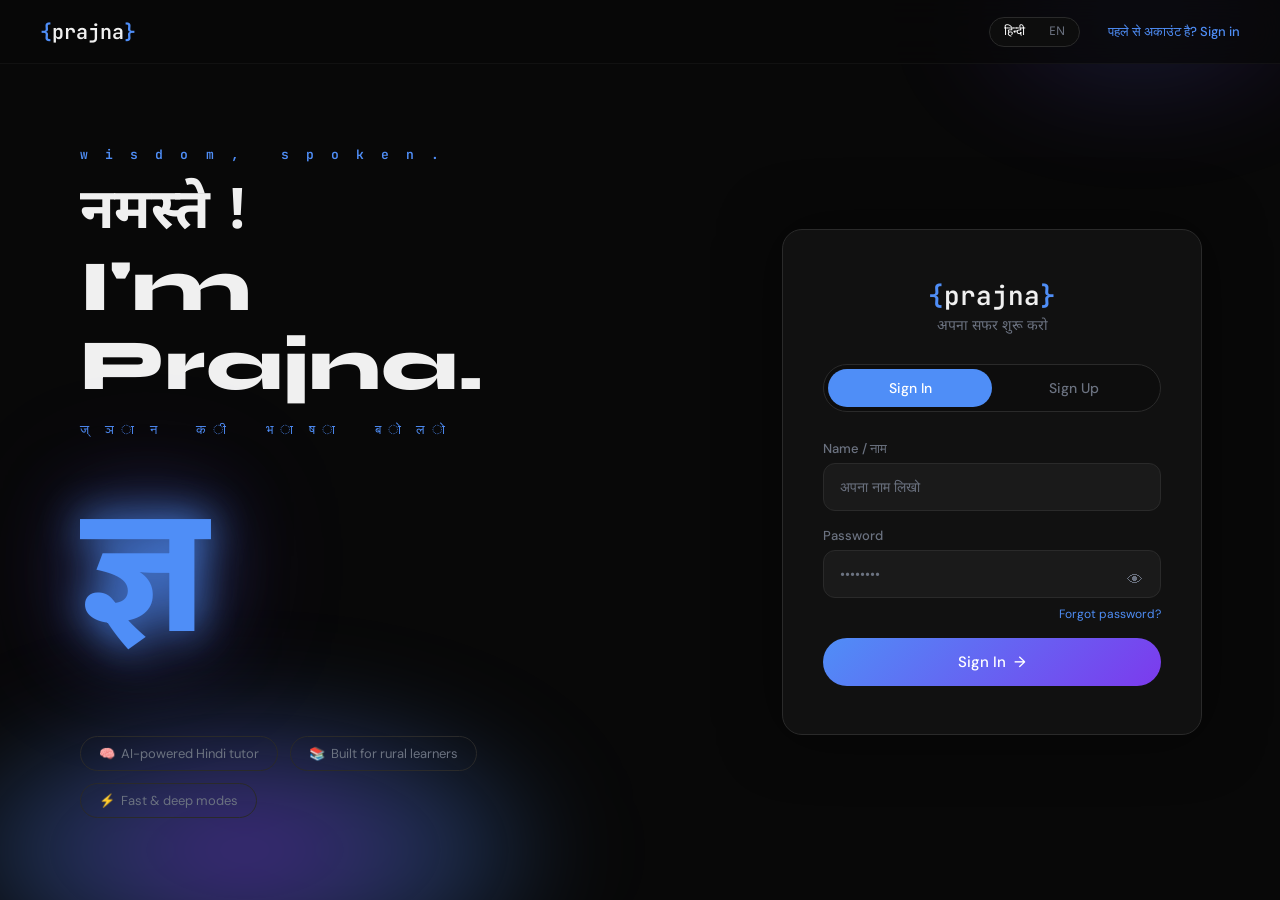
==== frontend/index.html @ 3b426f9f "feat: add chat history management with persistent conversations and UI sidebar integration" ====
<!DOCTYPE html>
<html lang="en">
<head>
  <meta charset="UTF-8">
  <meta name="viewport" content="width=device-width, initial-scale=1.0">
  <meta name="description" content="Prajna — AI-powered Hindi tutor. Chat, learn, and master Hindi with fast and deep learning modes.">
  <title>Prajna — Chat</title>
  <link rel="stylesheet" href="css/style.css">
  <link rel="icon" href="data:image/svg+xml,<svg xmlns='http://www.w3.org/2000/svg' viewBox='0 0 100 100'><text y='.9em' font-size='90'>ज्ञ</text></svg>">
</head>
<body>
  <!-- Glow Blobs -->
  <div class="glow-blob"></div>
  <div class="glow-blob-top"></div>

  <!-- Sidebar -->
  <aside class="sidebar" id="sidebar">
    <div class="sidebar-header">
      <span class="nav-logo">
        <span class="brace">{</span><span class="name">prajna</span><span class="brace">}</span>
      </span>
      <button class="sidebar-close" id="sidebarClose" title="Close">✕</button>
    </div>

    <!-- User Info -->
    <div class="sidebar-section">
      <div class="sidebar-user" id="sidebarUser">
        <div class="nav-avatar" id="sidebarAvatar">U</div>
        <div>
          <div class="sidebar-name" id="sidebarName">User</div>
          <div class="sidebar-streak" id="sidebarStreak">🔥 0 Days</div>
        </div>
      </div>
    </div>

    <!-- Sidebar Tabs -->
    <div class="sidebar-tabs">
      <button class="stab stab--active" id="stabChats" onclick="switchSidebarTab('chats')" data-en="💬 Chats" data-hi="💬 चैट">💬 Chats</button>
      <button class="stab" id="stabStats" onclick="switchSidebarTab('stats')" data-en="📊 Stats" data-hi="📊 आंकड़े">📊 Stats</button>
    </div>

    <!-- ── Chats Tab ── -->
    <div id="tabChats">
      <div class="new-chat-wrap">
        <button class="new-chat-btn" id="newChatBtn" onclick="createNewChat()" data-en="＋ New Chat" data-hi="＋ नई चैट">＋ New Chat</button>
      </div>
      <div id="conversationList" class="convo-list"></div>
    </div>

    <!-- ── Stats Tab ── -->
    <div id="tabStats" style="display:none;">
      <div class="sidebar-label" data-en="🏅 Badges" data-hi="🏅 बैज">🏅 Badges</div>
      <div class="badges-list" id="badgesList"></div>
    </div>

    <!-- Progress -->
    <div class="sidebar-section">
      <div class="sidebar-label" data-en="📊 Progress" data-hi="📊 प्रगति">📊 Progress</div>
      <div class="progress-stats" id="progressStats">
        <div class="stat-item stat-mastered">
          <span class="stat-num" id="statMastered">0</span>
          <span class="stat-label" data-en="Mastered" data-hi="पारंगत">Mastered</span>
        </div>
        <div class="stat-item stat-learning">
          <span class="stat-num" id="statLearning">0</span>
          <span class="stat-label" data-en="Learning" data-hi="सीख रहे">Learning</span>
        </div>
        <div class="stat-item stat-struggling">
          <span class="stat-num" id="statStruggling">0</span>
          <span class="stat-label" data-en="Struggling" data-hi="कठिन">Struggling</span>
        </div>
      </div>
    </div>

    <!-- Calendar -->
    <div class="sidebar-section">
      <div class="sidebar-label" data-en="📅 Learning Calendar" data-hi="📅 कैलेंडर">📅 Learning Calendar</div>
      <div class="mini-calendar" id="miniCalendar"></div>
      <div class="cal-legend">
        <span><span class="cal-dot cal-dot--active"></span> <span data-en="Active" data-hi="सक्रिय">Active</span></span>
        <span><span class="cal-dot cal-dot--today"></span> <span data-en="Today" data-hi="आज">Today</span></span>
        <span><span class="cal-dot cal-dot--none"></span> <span data-en="None" data-hi="कोई नहीं">None</span></span>
      </div>
    </div>
    </div><!-- /tabStats -->

    <!-- Language Toggle -->
    <div class="sidebar-section">
      <div class="sidebar-label" data-en="🌐 Language" data-hi="🌐 भाषा">🌐 Language / भाषा</div>
      <div class="lang-toggle" id="langToggle">
        <button class="lang-btn active" data-lang="Hindi" onclick="setLanguage('Hindi')">हिन्दी</button>
        <button class="lang-btn" data-lang="English" onclick="setLanguage('English')">English</button>
        <div class="lang-slider" id="langSlider"></div>
      </div>
    </div>

    <!-- Logout -->
    <div class="sidebar-bottom">
      <button class="logout-btn" onclick="logout()">
        <span data-en="🚪 Logout" data-hi="🚪 लॉगआउट">🚪 Logout</span>
      </button>
    </div>
  </aside>

  <!-- Sidebar Overlay -->
  <div class="sidebar-overlay" id="sidebarOverlay"></div>

  <!-- Navbar -->
  <nav class="navbar" id="navbar">
    <div class="nav-left">
      <button class="hamburger" id="hamburgerBtn" title="Menu">
        <span></span><span></span><span></span>
      </button>
      <a href="index.html" class="nav-logo">
        <span class="brace">{</span><span class="name">prajna</span><span class="brace">}</span>
      </a>
    </div>
    <div class="nav-right">
      <a href="#chat-zone" class="nav-link" data-en="Chat" data-hi="चैट">Chat</a>
      <a href="#" class="nav-link" data-en="About" data-hi="जानकारी">About</a>
      <div class="nav-lang" id="navLangToggle">
        <button class="lang-btn active" data-lang="Hindi" onclick="setLanguage('Hindi')">हिन्दी</button>
        <button class="lang-btn" data-lang="English" onclick="setLanguage('English')">EN</button>
        <div class="lang-slider" id="navLangSlider"></div>
      </div>
      <div class="nav-avatar" id="navAvatar" onclick="toggleSidebar()">KJ</div>
    </div>
  </nav>

  <!-- Main -->
  <main class="chat-page" id="chatPage">

    <!-- ZONE 1 — HERO -->
    <section class="hero-zone" id="heroZone">
      <div class="hero-zone-left">
        <p class="hero-label fade-up" data-en="w i s d o m ,&nbsp;&nbsp; s p o k e n ." data-hi="ज् ञ ा न ,&nbsp;&nbsp; ब ो ल ो .">w i s d o m ,&nbsp;&nbsp; s p o k e n .</p>

        <div class="hero-heading fade-up">
          <div class="line-hindi">नमस्ते !</div>
          <div class="line-eng">I'm Prajna.</div>
        </div>

        <p class="hero-tagline fade-up" data-en="s p e a k &nbsp;&nbsp; t h e &nbsp;&nbsp; l a n g u a g e &nbsp;&nbsp; o f &nbsp;&nbsp; k n o w l e d g e" data-hi="ज् ञ ा न&nbsp;&nbsp; क ी&nbsp;&nbsp; भ ा ष ा&nbsp;&nbsp; ब ो ल ो">ज् ञ ा न&nbsp;&nbsp; क ी&nbsp;&nbsp; भ ा ष ा&nbsp;&nbsp; ब ो ल ो</p>

        <div class="cta-row fade-up">
          <a href="#chat-zone" class="cta-primary" data-en="Start Learning" data-hi="सीखना शुरू करो">Start Learning</a>
          <button class="cta-icon" title="Prajna">प्र</button>
          <a href="https://github.com" target="_blank" class="cta-icon" title="GitHub">
            <svg viewBox="0 0 24 24"><path d="M12 .3a12 12 0 0 0-3.8 23.38c.6.11.82-.26.82-.58v-2.16c-3.34.73-4.04-1.61-4.04-1.61a3.18 3.18 0 0 0-1.33-1.76c-1.09-.74.08-.73.08-.73a2.52 2.52 0 0 1 1.84 1.24 2.56 2.56 0 0 0 3.5 1 2.56 2.56 0 0 1 .76-1.6c-2.67-.3-5.47-1.33-5.47-5.93a4.64 4.64 0 0 1 1.24-3.22 4.3 4.3 0 0 1 .12-3.18s1-.32 3.3 1.23a11.4 11.4 0 0 1 6.01 0c2.3-1.55 3.3-1.23 3.3-1.23a4.3 4.3 0 0 1 .11 3.18 4.64 4.64 0 0 1 1.24 3.22c0 4.61-2.8 5.63-5.48 5.92a2.87 2.87 0 0 1 .82 2.23v3.29c0 .32.21.7.82.58A12 12 0 0 0 12 .3z"/></svg>
          </a>
        </div>
      </div>

      <div class="hero-zone-right">
        <div class="hero-glyph hero-glyph--chat fade-up" aria-hidden="true">ज्ञ</div>
      </div>
    </section>

    <!-- ZONE 2 — CHAT MESSAGES -->
    <section class="chat-zone" id="chat-zone">
      <div class="chat-messages" id="chatMessages">
        <!-- Welcome message from Prajna -->
        <div class="msg msg--bot">
          <div class="msg-avatar">प्र</div>
          <div>
            <div class="msg-bubble"
              data-en="Namaste! 🙏 I'm Prajna, your AI tutor. Ask me anything about Hindi — grammar, vocabulary, pronunciation, or just practise a conversation!"
              data-hi="नमस्ते! 🙏 मैं प्रज्ञा हूँ, आपका AI हिन्दी शिक्षक। हिन्दी के बारे में कुछ भी पूछो — व्याकरण, शब्दावली, उच्चारण, या बस बातचीत का अभ्यास करो!"
            >नमस्ते! 🙏 मैं प्रज्ञा हूँ, आपका AI हिन्दी शिक्षक। हिन्दी के बारे में कुछ भी पूछो — व्याकरण, शब्दावली, उच्चारण, या बस बातचीत का अभ्यास करो!</div>
            <button class="tts-btn" onclick="speak(this.closest('.msg').querySelector('.msg-bubble').textContent)" data-en="🔊 Listen" data-hi="🔊 सुनो">🔊 सुनो</button>
            <div class="msg-time" data-en="Just now" data-hi="अभी">Just now</div>
          </div>
        </div>
      </div>
    </section>

    <!-- ZONE 3 — INPUT BOX -->
    <div class="input-zone" id="inputZone">
      <div class="input-container" id="inputContainer">
        <!-- Image Previews -->
        <div class="img-previews" id="imgPreviews"></div>

        <!-- Textarea -->
        <textarea
          class="chat-textarea"
          id="chatTextarea"
          placeholder="प्रज्ञा से पूछो..."
          data-placeholder-en="Ask Prajna..."
          data-placeholder-hi="प्रज्ञा से पूछो..."
          rows="1"
        ></textarea>

        <!-- Toolbar -->
        <div class="input-toolbar">
          <div class="toolbar-left">
            <!-- Attach Button -->
            <button class="attach-btn" id="attachBtn" title="Attach image">
              <svg viewBox="0 0 24 24" fill="none" stroke="currentColor" stroke-width="2" stroke-linecap="round" stroke-linejoin="round">
                <path d="M21.44 11.05l-9.19 9.19a6 6 0 0 1-8.49-8.49l9.19-9.19a4 4 0 0 1 5.66 5.66l-9.2 9.19a2 2 0 0 1-2.83-2.83l8.49-8.48"/>
              </svg>
            </button>
            <input type="file" id="fileInput" accept="image/jpeg,image/png,image/webp,image/gif" multiple hidden>

            <!-- Mode Toggle -->
            <div class="mode-toggle" id="modeToggle">
              <button class="mode-btn active" data-mode="fast" id="modeFast" onclick="setMode('fast')" data-en="⚡ Fast" data-hi="⚡ त्वरित">⚡ त्वरित</button>
              <button class="mode-btn" data-mode="deep" id="modeDeep" onclick="setMode('deep')" data-en="🧠 Deep" data-hi="🧠 विस्तृत">🧠 विस्तृत</button>
              <div class="mode-slider" id="modeSlider"></div>
            </div>


          </div>

          <!-- Send Button -->
          <button class="send-btn disabled" id="sendBtn" onclick="sendMessage()" disabled>
            <svg viewBox="0 0 24 24"><path d="M2.01 21L23 12 2.01 3 2 10l15 2-15 2z"/></svg>
          </button>
        </div>
      </div>
    </div>

  </main>

  <script src="js/app.js"></script>
</body>
</html>
---- frontend/css/style.css ----
/* ━━━ Google Fonts ━━━ */
@import url('https://fonts.googleapis.com/css2?family=Syne:wght@700;800&family=DM+Sans:wght@400;500&family=JetBrains+Mono:wght@400;600&family=Noto+Sans+Devanagari:wght@400;600;700&display=swap');

/* ━━━ Design Tokens ━━━ */
:root {
  --bg:          #080808;
  --surface:     #111111;
  --surface-2:   #1a1a1a;
  --border:      #2a2a2a;
  --border-glow: rgba(79,142,247,0.3);
  --blue:        #4f8ef7;
  --violet:      #7c3aed;
  --text-head:   #f0f0f0;
  --text-body:   #d1d5db;
  --text-muted:  #6b7280;
  --font-mono:   'JetBrains Mono', monospace;
  --font-head:   'Syne', sans-serif;
  --font-body:   'DM Sans', sans-serif;
  --font-hindi:  'Noto Sans Devanagari', sans-serif;
  --radius-pill: 999px;
  --radius-card: 20px;
  --glow-blue:   0 0 40px rgba(79,142,247,0.5);
  --glow-violet: 0 0 60px rgba(124,58,237,0.4);
}

/* ━━━ Reset ━━━ */
*, *::before, *::after { margin:0; padding:0; box-sizing:border-box; }
html { scroll-behavior: smooth; }
body {
  background: var(--bg);
  color: var(--text-body);
  font-family: var(--font-body);
  min-height: 100vh;
  overflow-x: hidden;
  -webkit-font-smoothing: antialiased;
}
a { text-decoration: none; color: inherit; }
button { cursor: pointer; border: none; background: none; font-family: inherit; }
input, textarea { font-family: inherit; }

/* ━━━ Glow Blobs ━━━ */
.glow-blob {
  position: fixed;
  bottom: -100px; left: -80px;
  width: 650px; height: 300px;
  background: radial-gradient(ellipse at center,
    rgba(124,58,237,0.55) 0%,
    rgba(79,142,247,0.3)  45%,
    transparent           72%);
  border-radius: 50%;
  filter: blur(50px);
  pointer-events: none;
  z-index: 0;
}
.glow-blob-top {
  position: fixed;
  top: -80px; right: -60px;
  width: 400px; height: 200px;
  background: radial-gradient(ellipse at center,
    rgba(79,142,247,0.55) 0%,
    rgba(124,58,237,0.3)  45%,
    transparent           72%);
  border-radius: 50%;
  filter: blur(50px);
  pointer-events: none;
  z-index: 0;
  opacity: 0.35;
}

/* ━━━ Navbar ━━━ */
.navbar {
  position: fixed; top: 0; left: 0; right: 0;
  z-index: 100;
  display: flex; align-items: center; justify-content: space-between;
  padding: 0 40px; height: 64px;
  background: rgba(8,8,8,0.7);
  backdrop-filter: blur(16px);
  -webkit-backdrop-filter: blur(16px);
  border-bottom: 1px solid rgba(255,255,255,0.04);
}
.nav-logo { font-family: var(--font-mono); font-size: 20px; font-weight: 600; }
.nav-logo .brace { color: var(--blue); }
.nav-logo .name  { color: var(--text-head); }
.nav-right { display: flex; align-items: center; gap: 28px; }
.nav-link {
  font-family: var(--font-body); font-size: 14px; font-weight: 500;
  color: var(--text-muted); position: relative; transition: color 0.2s;
}
.nav-link::after {
  content: ''; position: absolute; bottom: -4px; left: 0;
  width: 0; height: 1px; background: var(--blue);
  transition: width 0.3s ease;
}
.nav-link:hover { color: var(--text-head); }
.nav-link:hover::after { width: 100%; }
.nav-link--ghost { color: var(--text-muted); font-size: 13px; }
.nav-link--ghost span { color: var(--blue); font-weight: 500; }
.nav-avatar {
  width: 36px; height: 36px; border-radius: 50%;
  background: var(--surface-2); border: 1px solid var(--border);
  display: flex; align-items: center; justify-content: center;
  font-family: var(--font-mono); font-size: 13px; font-weight: 600;
  color: var(--blue);
}

/* ━━━ Hero / Left Column ━━━ */
.hero-label {
  font-family: var(--font-mono); font-size: 13px; font-weight: 600;
  color: var(--blue); letter-spacing: 0.35em; text-transform: lowercase;
  margin-bottom: 20px;
}
.hero-heading { margin-bottom: 16px; }
.hero-heading .line-hindi {
  font-family: var(--font-hindi); font-size: 56px; font-weight: 700;
  color: var(--text-head); line-height: 1.15;
}
.hero-heading .line-eng {
  font-family: var(--font-head); font-size: 72px; font-weight: 800;
  color: var(--text-head); line-height: 1.1;
}
.hero-tagline {
  font-family: var(--font-mono); font-size: 13px; font-weight: 400;
  color: var(--blue); letter-spacing: 0.3em; margin-bottom: 32px;
}
.hero-glyph {
  font-family: var(--font-hindi); font-weight: 700;
  color: var(--blue);
  text-shadow:
    0 0 40px rgba(79,142,247,0.9),
    0 0 80px rgba(79,142,247,0.5),
    0 0 140px rgba(124,58,237,0.45);
  animation: prajna-pulse 4s ease-in-out infinite;
  user-select: none;
}
.hero-glyph--login { font-size: 180px; }
.hero-glyph--chat  { font-size: 220px; }

@keyframes prajna-pulse {
  0%,100% { transform: scale(1);   opacity: 0.9; }
  50%     { transform: scale(1.06); opacity: 1;   }
}

.feature-pills { display: flex; gap: 12px; flex-wrap: wrap; }
.feature-pill {
  display: flex; align-items: center; gap: 8px;
  padding: 8px 18px; border-radius: var(--radius-pill);
  border: 1px solid var(--border); background: transparent;
  font-size: 13px; color: var(--text-muted);
  transition: border-color 0.2s, color 0.2s;
}
.feature-pill:hover { border-color: var(--blue); color: var(--text-body); }

/* ━━━ CTA Row (chat hero) ━━━ */
.cta-row { display: flex; align-items: center; gap: 14px; margin-bottom: 24px; }
.cta-primary {
  padding: 12px 32px; border-radius: var(--radius-pill);
  border: 1px solid var(--blue); background: transparent;
  color: var(--text-head); font-family: var(--font-body);
  font-size: 15px; font-weight: 500; transition: all 0.25s;
}
.cta-primary:hover {
  background: rgba(79,142,247,0.1);
  box-shadow: var(--glow-blue); transform: translateY(-1px);
}
.cta-icon {
  width: 44px; height: 44px; border-radius: 50%;
  background: var(--surface); border: 1px solid var(--border);
  display: flex; align-items: center; justify-content: center;
  font-family: var(--font-hindi); font-size: 18px; font-weight: 700;
  color: var(--blue); transition: all 0.2s;
}
.cta-icon:hover { border-color: var(--blue); transform: translateY(-1px); }
.cta-icon svg { width: 18px; height: 18px; fill: var(--text-muted); }
.cta-icon:hover svg { fill: var(--text-head); }

/* ━━━ Staggered Fade-Up ━━━ */
.fade-up {
  opacity: 0; transform: translateY(24px);
  animation: fadeUp 0.7s ease forwards;
}
@keyframes fadeUp {
  to { opacity: 1; transform: translateY(0); }
}
.fade-up:nth-child(1) { animation-delay: 0s; }
.fade-up:nth-child(2) { animation-delay: 0.15s; }
.fade-up:nth-child(3) { animation-delay: 0.3s; }
.fade-up:nth-child(4) { animation-delay: 0.5s; }
.fade-up:nth-child(5) { animation-delay: 0.65s; }

/* ━━━ Auth Card ━━━ */
.auth-card {
  background: var(--surface);
  border: 1px solid var(--border);
  border-radius: var(--radius-card);
  padding: 48px 40px;
  box-shadow: 0 0 60px rgba(0,0,0,0.5);
  max-width: 420px; width: 100%;
  position: relative; z-index: 1;
}
.auth-logo { text-align: center; margin-bottom: 4px; }
.auth-logo .nav-logo { font-size: 26px; display: inline-block; }
.auth-subtitle {
  text-align: center; font-family: var(--font-hindi);
  font-size: 14px; color: var(--text-muted); margin-bottom: 28px;
}

/* Tab Switcher */
.tab-switcher {
  display: flex; position: relative;
  background: #0d0d0d; border: 1px solid var(--border);
  border-radius: var(--radius-pill); padding: 4px; margin-bottom: 28px;
}
.tab-btn {
  flex: 1; padding: 10px 0; text-align: center;
  font-family: var(--font-body); font-size: 14px; font-weight: 500;
  color: var(--text-muted); border-radius: var(--radius-pill);
  transition: color 0.25s; position: relative; z-index: 2;
}
.tab-btn.active { color: #fff; }
.tab-slider {
  position: absolute; top: 4px; left: 4px;
  width: calc(50% - 4px); height: calc(100% - 8px);
  background: var(--blue); border-radius: var(--radius-pill);
  transition: transform 0.25s cubic-bezier(0.4,0,0.2,1);
  z-index: 1;
}
.tab-slider.right { transform: translateX(100%); }

/* Form Fields */
.form-group { margin-bottom: 16px; position: relative; }
.form-group label {
  display: block; font-size: 13px; font-weight: 500;
  color: var(--text-muted); margin-bottom: 6px;
}
.form-input {
  width: 100%; padding: 14px 16px;
  background: var(--surface-2); border: 1px solid var(--border);
  border-radius: 12px; color: var(--text-head);
  font-family: var(--font-body); font-size: 14px;
  outline: none; transition: all 0.2s ease;
}
.form-input::placeholder { color: var(--text-muted); }
.form-input:focus {
  border-color: var(--blue);
  box-shadow: 0 0 0 3px rgba(79,142,247,0.15);
}
.form-input.error { border-color: #ef4444; }
.form-input.success { border-color: #22c55e; }
.field-error {
  font-size: 12px; color: #ef4444; margin-top: 4px; display: none;
}
.field-error.visible { display: block; }
.toggle-pw {
  position: absolute; right: 14px; top: 38px;
  color: var(--text-muted); font-size: 16px; cursor: pointer;
  background: none; border: none; padding: 4px;
}
.toggle-pw:hover { color: var(--text-body); }
.forgot-link {
  display: block; text-align: right; font-size: 12px;
  color: var(--blue); margin-top: -8px; margin-bottom: 16px;
}
.forgot-link:hover { text-decoration: underline; }

/* Primary Button */
.btn-primary {
  width: 100%; padding: 14px; border-radius: var(--radius-pill);
  background: linear-gradient(135deg, var(--blue), var(--violet));
  color: #fff; font-family: var(--font-body); font-size: 15px;
  font-weight: 500; border: none; transition: all 0.25s;
}
.btn-primary:hover {
  filter: brightness(1.1);
  box-shadow: var(--glow-blue); transform: translateY(-1px);
}

/* Divider */
.divider {
  display: flex; align-items: center; gap: 16px;
  margin: 24px 0; color: var(--text-muted); font-size: 13px;
}
.divider::before, .divider::after {
  content: ''; flex: 1; height: 1px; background: var(--border);
}

/* Quiz Cards */
.quiz-card { background: var(--surface); border: 1px solid var(--border); border-radius: 16px; padding: 20px; }
.quiz-type {
  font-family: var(--font-mono); font-size: 11px; font-weight: 600;
  color: var(--blue); text-transform: uppercase; letter-spacing: 0.1em;
  margin-bottom: 8px;
}
.quiz-question {
  font-family: var(--font-hindi); font-size: 15px;
  color: var(--text-head); margin-bottom: 14px; line-height: 1.5;
}
.quiz-options { display: flex; flex-direction: column; gap: 8px; }
.quiz-option {
  display: flex; align-items: center; gap: 10px;
  padding: 10px 14px; border-radius: 10px;
  background: var(--surface-2); border: 1px solid var(--border);
  color: var(--text-body); font-size: 14px; text-align: left;
  transition: all 0.2s; cursor: pointer;
}
.quiz-option:hover:not(:disabled) { border-color: var(--blue); color: var(--text-head); }
.quiz-option:disabled { cursor: default; opacity: 0.7; }
.quiz-option.correct { border-color: #22c55e; background: rgba(34,197,94,0.1); color: #22c55e; }
.quiz-option.wrong { border-color: #ef4444; background: rgba(239,68,68,0.1); color: #ef4444; }
.quiz-letter {
  font-family: var(--font-mono); font-size: 12px; font-weight: 600;
  color: var(--blue); min-width: 16px;
}
.quiz-feedback {
  margin-top: 12px; font-size: 13px; line-height: 1.5;
  font-family: var(--font-hindi); padding: 8px 0;
}

/* ━━━ Login Page Layout ━━━ */
.login-page {
  display: flex; min-height: 100vh; padding-top: 64px;
}
.login-left {
  flex: 0 0 55%; display: flex; flex-direction: column;
  justify-content: center; padding: 60px 80px;
  position: relative; z-index: 1;
}
.login-right {
  flex: 0 0 45%; display: flex; align-items: center;
  justify-content: center; padding: 40px;
  position: relative; z-index: 1;
}

/* ━━━ Chat Page Layout ━━━ */
.chat-page {
  display: flex; flex-direction: column; min-height: 100vh;
  padding-top: 64px;
}

/* Hero Zone */
.hero-zone {
  min-height: 60vh; display: flex; align-items: center;
  padding: 60px 80px; position: relative; z-index: 1;
}
.hero-zone-left {
  flex: 1; display: flex; flex-direction: column; justify-content: center;
}
.hero-zone-right {
  flex: 0 0 auto; display: flex; align-items: center;
  justify-content: center; padding-left: 40px;
}

/* Chat Zone */
.chat-zone {
  flex: 1; overflow-y: auto; padding: 24px 0;
  position: relative; z-index: 1;
}
.chat-messages {
  max-width: 760px; margin: 0 auto; padding: 0 20px;
  display: flex; flex-direction: column; gap: 20px;
}

/* Message Bubbles */
.msg { display: flex; gap: 12px; animation: msgIn 0.25s ease; }
@keyframes msgIn {
  from { opacity: 0; transform: translateY(12px); }
  to   { opacity: 1; transform: translateY(0); }
}
.msg--user { justify-content: flex-end; }
.msg-avatar {
  width: 36px; height: 36px; border-radius: 50%; flex-shrink: 0;
  background: var(--surface); border: 1px solid var(--blue);
  display: flex; align-items: center; justify-content: center;
  font-family: var(--font-mono); font-size: 10px; font-weight: 600;
  color: var(--blue);
}
.msg-bubble {
  max-width: 70%; padding: 12px 18px;
  font-size: 15px; line-height: 1.55; position: relative;
}
.msg-bubble .hindi { font-family: var(--font-hindi); }
.msg--user .msg-bubble {
  background: var(--surface-2); border: 1px solid var(--border-glow);
  border-radius: 18px 18px 4px 18px; color: var(--text-head);
}
.msg--bot .msg-bubble {
  background: transparent; color: var(--text-body);
  border-radius: 18px 18px 18px 4px;
}
.msg-img {
  max-width: 200px; border-radius: 12px; margin-bottom: 8px;
  display: block;
}
.msg-time {
  font-size: 11px; color: var(--text-muted); margin-top: 4px;
  opacity: 0; transition: opacity 0.2s;
}
.msg:hover .msg-time { opacity: 1; }

/* Typing Indicator */
.typing-dots { display: flex; gap: 5px; padding: 8px 0; }
.typing-dots span {
  width: 7px; height: 7px; border-radius: 50%;
  background: var(--blue); animation: bounce 1.4s ease-in-out infinite;
}
.typing-dots span:nth-child(2) { animation-delay: 0.2s; }
.typing-dots span:nth-child(3) { animation-delay: 0.4s; }
@keyframes bounce {
  0%,60%,100% { transform: translateY(0); }
  30%         { transform: translateY(-8px); }
}

/* ━━━ Input Box (fixed bottom) ━━━ */
.input-zone {
  position: sticky; bottom: 0; z-index: 10;
  padding: 16px; background: linear-gradient(transparent, var(--bg) 30%);
}
.input-container {
  max-width: 860px; margin: 0 auto;
  background: var(--surface); border: 1px solid var(--border);
  border-radius: 18px; padding: 14px 16px;
  box-shadow: 0 0 50px rgba(0,0,0,0.7), 0 0 0 1px rgba(79,142,247,0.05);
  transition: border-color 0.2s;
}
.input-container:focus-within { border-color: rgba(79,142,247,0.4); }

/* Image Preview Chips */
.img-previews {
  display: flex; gap: 8px; flex-wrap: wrap;
  margin-bottom: 10px;
}
.img-previews:empty { display: none; margin: 0; }
.img-chip {
  display: flex; align-items: center; gap: 6px;
  background: var(--surface-2); border: 1px solid var(--border);
  border-radius: 10px; padding: 4px 10px 4px 4px;
}
.img-chip img {
  width: 40px; height: 40px; border-radius: 8px; object-fit: cover;
}
.img-chip-name {
  font-size: 12px; color: var(--text-muted);
  max-width: 80px; overflow: hidden; text-overflow: ellipsis; white-space: nowrap;
}
.img-chip-remove {
  font-size: 14px; color: var(--text-muted); cursor: pointer;
  background: none; border: none; padding: 2px;
}
.img-chip-remove:hover { color: #ef4444; }

/* Textarea */
.chat-textarea {
  width: 100%; background: transparent; border: none; outline: none;
  font-family: var(--font-body); font-size: 15px; color: var(--text-head);
  resize: none; min-height: 24px; max-height: 160px; line-height: 1.5;
}
.chat-textarea::placeholder {
  font-family: var(--font-hindi); color: var(--text-muted);
}

/* Bottom Toolbar */
.input-toolbar {
  display: flex; justify-content: space-between; align-items: center;
  margin-top: 10px;
}
.toolbar-left { display: flex; align-items: center; gap: 12px; }

.attach-btn {
  width: 32px; height: 32px; border-radius: 8px;
  display: flex; align-items: center; justify-content: center;
  color: var(--text-muted); transition: color 0.2s;
}
.attach-btn:hover { color: var(--blue); }
.attach-btn svg { width: 18px; height: 18px; }

/* Mode Toggle */
.mode-toggle {
  display: flex; position: relative;
  background: #0d0d0d; border: 1px solid var(--border);
  border-radius: var(--radius-pill); padding: 3px;
}
.mode-btn {
  padding: 5px 14px; font-family: var(--font-hindi);
  font-size: 13px; color: var(--text-muted);
  border-radius: var(--radius-pill); transition: color 0.25s;
  position: relative; z-index: 2; white-space: nowrap;
}
.mode-btn.active { color: #fff; }
.mode-slider {
  position: absolute; top: 3px; left: 3px;
  height: calc(100% - 6px); border-radius: var(--radius-pill);
  background: var(--blue);
  transition: transform 0.25s cubic-bezier(0.4,0,0.2,1),
              width 0.25s cubic-bezier(0.4,0,0.2,1);
  z-index: 1;
}

/* Send Button */
.send-btn {
  width: 36px; height: 36px; border-radius: 50%;
  display: flex; align-items: center; justify-content: center;
  transition: all 0.2s;
}
.send-btn.enabled {
  background: var(--blue); cursor: pointer;
}
.send-btn.enabled:hover {
  box-shadow: var(--glow-blue); transform: translateY(-1px);
}
.send-btn.disabled {
  background: var(--border); cursor: not-allowed;
}
.send-btn svg { width: 16px; height: 16px; }
.send-btn.enabled svg { fill: #fff; }
.send-btn.disabled svg { fill: var(--text-muted); }

/* ━━━ Hamburger ━━━ */
.nav-left { display: flex; align-items: center; gap: 14px; }
.hamburger {
  width: 32px; height: 32px; display: flex; flex-direction: column;
  justify-content: center; gap: 5px; padding: 4px; cursor: pointer;
}
.hamburger span {
  width: 100%; height: 2px; background: var(--text-muted);
  border-radius: 2px; transition: background 0.2s;
}
.hamburger:hover span { background: var(--text-head); }

/* ━━━ Sidebar ━━━ */
.sidebar {
  position: fixed; top: 0; left: -320px; bottom: 0;
  width: 300px; background: var(--surface);
  border-right: 1px solid var(--border);
  z-index: 200; padding: 24px 20px;
  display: flex; flex-direction: column; gap: 0;
  transition: left 0.3s cubic-bezier(0.4,0,0.2,1);
  overflow-y: auto;
}
.sidebar.open { left: 0; }
.sidebar-overlay {
  position: fixed; inset: 0; background: rgba(0,0,0,0.5);
  z-index: 199; opacity: 0; pointer-events: none;
  transition: opacity 0.3s;
}
.sidebar-overlay.open { opacity: 1; pointer-events: auto; }
.sidebar-header {
  display: flex; justify-content: space-between; align-items: center;
  margin-bottom: 24px; padding-bottom: 16px;
  border-bottom: 1px solid var(--border);
}
.sidebar-close {
  color: var(--text-muted); font-size: 18px; padding: 4px;
  transition: color 0.2s;
}
.sidebar-close:hover { color: var(--text-head); }

.sidebar-section {
  padding: 16px 0; border-bottom: 1px solid rgba(255,255,255,0.04);
}
.sidebar-label {
  font-family: var(--font-body); font-size: 12px; font-weight: 500;
  color: var(--text-muted); text-transform: uppercase;
  letter-spacing: 0.08em; margin-bottom: 12px;
}
.sidebar-user {
  display: flex; align-items: center; gap: 12px;
}
.sidebar-name {
  font-family: var(--font-body); font-size: 15px; font-weight: 500;
  color: var(--text-head);
}
.sidebar-streak {
  font-size: 13px; color: var(--blue);
}

/* Badges */
.badges-list { display: flex; flex-direction: column; gap: 6px; }
.badges-list span {
  font-size: 13px; color: var(--text-body);
}

/* Progress Stats */
.progress-stats {
  display: flex; gap: 12px;
}
.stat-item {
  flex: 1; text-align: center; padding: 10px 8px;
  border-radius: 12px; background: var(--surface-2);
  border: 1px solid var(--border);
}
.stat-num {
  font-family: var(--font-mono); font-size: 22px; font-weight: 600;
  display: block; margin-bottom: 2px;
}
.stat-mastered .stat-num { color: #22c55e; }
.stat-learning .stat-num { color: var(--blue); }
.stat-struggling .stat-num { color: #ef4444; }
.stat-label {
  font-size: 11px; color: var(--text-muted);
}

/* ━━━ Mini Calendar ━━━ */
.mini-calendar { margin-bottom: 8px; }
.mini-calendar table {
  border-collapse: collapse; width: 100%; table-layout: fixed;
}
.mini-calendar th {
  text-align: center; padding: 2px; font-size: 11px;
  color: var(--text-muted); font-weight: 500;
}
.mini-calendar td { text-align: center; padding: 2px; }
.cal-day {
  width: 28px; height: 28px; border-radius: 50%;
  display: inline-flex; align-items: center; justify-content: center;
  font-size: 11px; transition: transform 0.15s;
}
.cal-day:hover { transform: scale(1.15); }
.cal-day--active { background: #2ea043; color: #fff; }
.cal-day--today  { background: #58a6ff; color: #fff; border: 2px solid #58a6ff; }
.cal-day--none   { background: #3a3a3a; color: #aaa; }
.cal-day--empty  { background: transparent; }

.cal-legend {
  display: flex; gap: 12px; justify-content: center;
  font-size: 11px; color: var(--text-muted);
}
.cal-dot {
  width: 8px; height: 8px; border-radius: 50%;
  display: inline-block; margin-right: 3px; vertical-align: middle;
}
.cal-dot--active { background: #2ea043; }
.cal-dot--today  { background: #58a6ff; }
.cal-dot--none   { background: #3a3a3a; }

/* ━━━ Language Toggle ━━━ */
.nav-lang {
  display: flex; position: relative;
  background: #0d0d0d; border: 1px solid var(--border);
  border-radius: var(--radius-pill); padding: 2px;
}
.nav-lang .lang-btn {
  padding: 4px 12px; font-size: 12px; flex: none;
}
.nav-lang .lang-slider {
  position: absolute; top: 2px; left: 2px;
  width: auto; height: calc(100% - 4px);
}
.lang-toggle {
  display: flex; position: relative;
  background: #0d0d0d; border: 1px solid var(--border);
  border-radius: var(--radius-pill); padding: 3px;
}
.lang-btn {
  flex: 1; padding: 6px 0; text-align: center;
  font-family: var(--font-hindi); font-size: 13px;
  color: var(--text-muted); border-radius: var(--radius-pill);
  transition: color 0.25s; position: relative; z-index: 2;
}
.lang-btn.active { color: #fff; }
.lang-slider {
  position: absolute; top: 3px; left: 3px;
  width: calc(50% - 3px); height: calc(100% - 6px);
  background: var(--blue); border-radius: var(--radius-pill);
  transition: transform 0.25s cubic-bezier(0.4,0,0.2,1);
  z-index: 1;
}
.lang-slider.right { transform: translateX(100%); }

/* ━━━ Sidebar Tabs ━━━ */
.sidebar-tabs {
  display: flex; gap: 4px; margin: 8px 0 4px;
  background: #0d0d0d; border: 1px solid var(--border);
  border-radius: var(--radius-pill); padding: 3px;
}
.stab {
  flex: 1; padding: 7px 0; text-align: center;
  font-family: var(--font-body); font-size: 13px;
  color: var(--text-muted); border-radius: var(--radius-pill);
  transition: color 0.2s; position: relative; z-index: 1;
}
.stab--active { color: #fff; background: var(--blue); border-radius: var(--radius-pill); }

/* New Chat Button */
.new-chat-wrap { padding: 10px 0 6px; }
.new-chat-btn {
  width: 100%; padding: 9px 12px; border-radius: 10px;
  background: rgba(79,142,247,0.08); border: 1px dashed rgba(79,142,247,0.3);
  color: var(--blue); font-size: 13px; font-family: var(--font-body);
  text-align: left; transition: all 0.2s;
}
.new-chat-btn:hover { background: rgba(79,142,247,0.15); border-style: solid; }

/* Conversation List */
.convo-list { display: flex; flex-direction: column; gap: 2px; overflow-y: auto; max-height: 340px; }
.convo-item {
  display: flex; align-items: center; justify-content: space-between;
  padding: 9px 10px; border-radius: 10px; cursor: pointer;
  transition: background 0.15s; gap: 6px;
}
.convo-item:hover { background: var(--surface-2); }
.convo-item--active { background: rgba(79,142,247,0.1); border: 1px solid rgba(79,142,247,0.2); }
.convo-item__title {
  flex: 1; font-size: 13px; color: var(--text-body);
  overflow: hidden; text-overflow: ellipsis; white-space: nowrap;
}
.convo-item--active .convo-item__title { color: var(--text-head); }
.convo-item__del {
  font-size: 14px; color: var(--text-muted); opacity: 0;
  transition: opacity 0.15s, color 0.15s; flex-shrink: 0;
  background: none; border: none; padding: 2px 4px;
}
.convo-item:hover .convo-item__del { opacity: 1; }
.convo-item__del:hover { color: #ef4444; }

/* ━━━ Logout ━━━ */

.sidebar-bottom { margin-top: auto; padding-top: 16px; }
.logout-btn {
  width: 100%; padding: 10px; border-radius: 12px;
  background: var(--surface-2); border: 1px solid var(--border);
  color: var(--text-muted); font-size: 14px;
  transition: all 0.2s;
}
.logout-btn:hover {
  border-color: #ef4444; color: #ef4444;
  background: rgba(239,68,68,0.06);
}

/* ━━━ TTS Button ━━━ */
.tts-btn {
  display: inline-flex; align-items: center; gap: 4px;
  padding: 3px 10px; border-radius: var(--radius-pill);
  background: var(--surface-2); border: 1px solid var(--border);
  color: var(--text-muted); font-size: 12px;
  margin-top: 6px; transition: all 0.2s;
}
.tts-btn:hover { border-color: var(--blue); color: var(--blue); }

/* ━━━ Action Badge ━━━ */
.action-badge {
  display: inline-block; font-size: 11px; font-weight: 500;
  color: var(--blue); background: rgba(79,142,247,0.1);
  border: 1px solid rgba(79,142,247,0.2);
  border-radius: var(--radius-pill); padding: 2px 10px;
  margin-bottom: 6px;
}

/* ━━━ Toast ━━━ */
.toast {
  position: fixed; bottom: 100px; left: 50%;
  transform: translateX(-50%) translateY(20px);
  background: var(--surface); border: 1px solid var(--border);
  border-radius: 12px; padding: 10px 20px;
  color: var(--text-body); font-size: 13px;
  box-shadow: 0 8px 32px rgba(0,0,0,0.4);
  z-index: 300; opacity: 0; pointer-events: none;
  transition: all 0.3s ease;
}
.toast.show {
  opacity: 1; transform: translateX(-50%) translateY(0);
}

/* ━━━ Responsive ━━━ */
@media (max-width: 900px) {
  .login-page { flex-direction: column; }
  .login-left { flex: none; padding: 40px 24px; }
  .login-right { flex: none; padding: 24px; }
  .hero-heading .line-eng { font-size: 48px; }
  .hero-heading .line-hindi { font-size: 40px; }
  .hero-zone { flex-direction: column; padding: 40px 24px; min-height: auto; }
  .hero-zone-right { padding: 0; }
  .hero-glyph--chat { font-size: 140px; }
  .hero-glyph--login { font-size: 120px; }
  .navbar { padding: 0 20px; }
  .auth-card { padding: 32px 24px; }
}
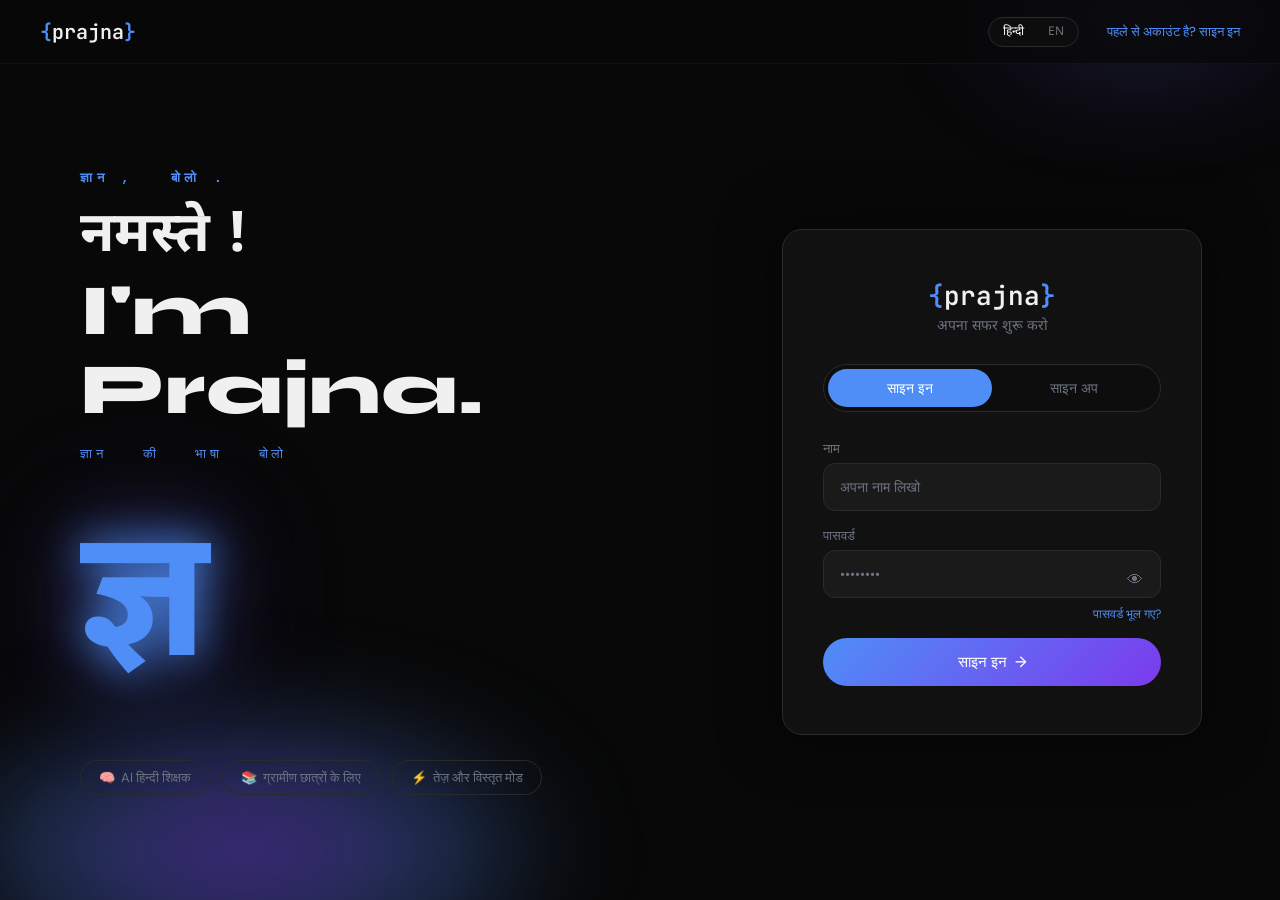
==== commit 71a8869e: "feat: implement front-end chat interface with bilingual support and navigation layout" ====
--- a/frontend/index.html
+++ b/frontend/index.html
@@ -133,14 +133,14 @@
     <!-- ZONE 1 — HERO -->
     <section class="hero-zone" id="heroZone">
       <div class="hero-zone-left">
-        <p class="hero-label fade-up" data-en="w i s d o m ,&nbsp;&nbsp; s p o k e n ." data-hi="ज् ञ ा न ,&nbsp;&nbsp; ब ो ल ो .">w i s d o m ,&nbsp;&nbsp; s p o k e n .</p>
+        <p class="hero-label fade-up" data-en="w i s d o m ,&nbsp;&nbsp; s p o k e n ." data-hi="ज्ञान ,&nbsp;&nbsp; बोलो .">w i s d o m ,&nbsp;&nbsp; s p o k e n .</p>
 
         <div class="hero-heading fade-up">
           <div class="line-hindi">नमस्ते !</div>
           <div class="line-eng">I'm Prajna.</div>
         </div>
 
-        <p class="hero-tagline fade-up" data-en="s p e a k &nbsp;&nbsp; t h e &nbsp;&nbsp; l a n g u a g e &nbsp;&nbsp; o f &nbsp;&nbsp; k n o w l e d g e" data-hi="ज् ञ ा न&nbsp;&nbsp; क ी&nbsp;&nbsp; भ ा ष ा&nbsp;&nbsp; ब ो ल ो">ज् ञ ा न&nbsp;&nbsp; क ी&nbsp;&nbsp; भ ा ष ा&nbsp;&nbsp; ब ो ल ो</p>
+        <p class="hero-tagline fade-up" data-en="s p e a k &nbsp;&nbsp; t h e &nbsp;&nbsp; l a n g u a g e &nbsp;&nbsp; o f &nbsp;&nbsp; k n o w l e d g e" data-hi="ज्ञान&nbsp;&nbsp; की&nbsp;&nbsp; भाषा&nbsp;&nbsp; बोलो">ज्ञान&nbsp;&nbsp; की&nbsp;&nbsp; भाषा&nbsp;&nbsp; बोलो</p>
 
         <div class="cta-row fade-up">
           <a href="#chat-zone" class="cta-primary" data-en="Start Learning" data-hi="सीखना शुरू करो">Start Learning</a>
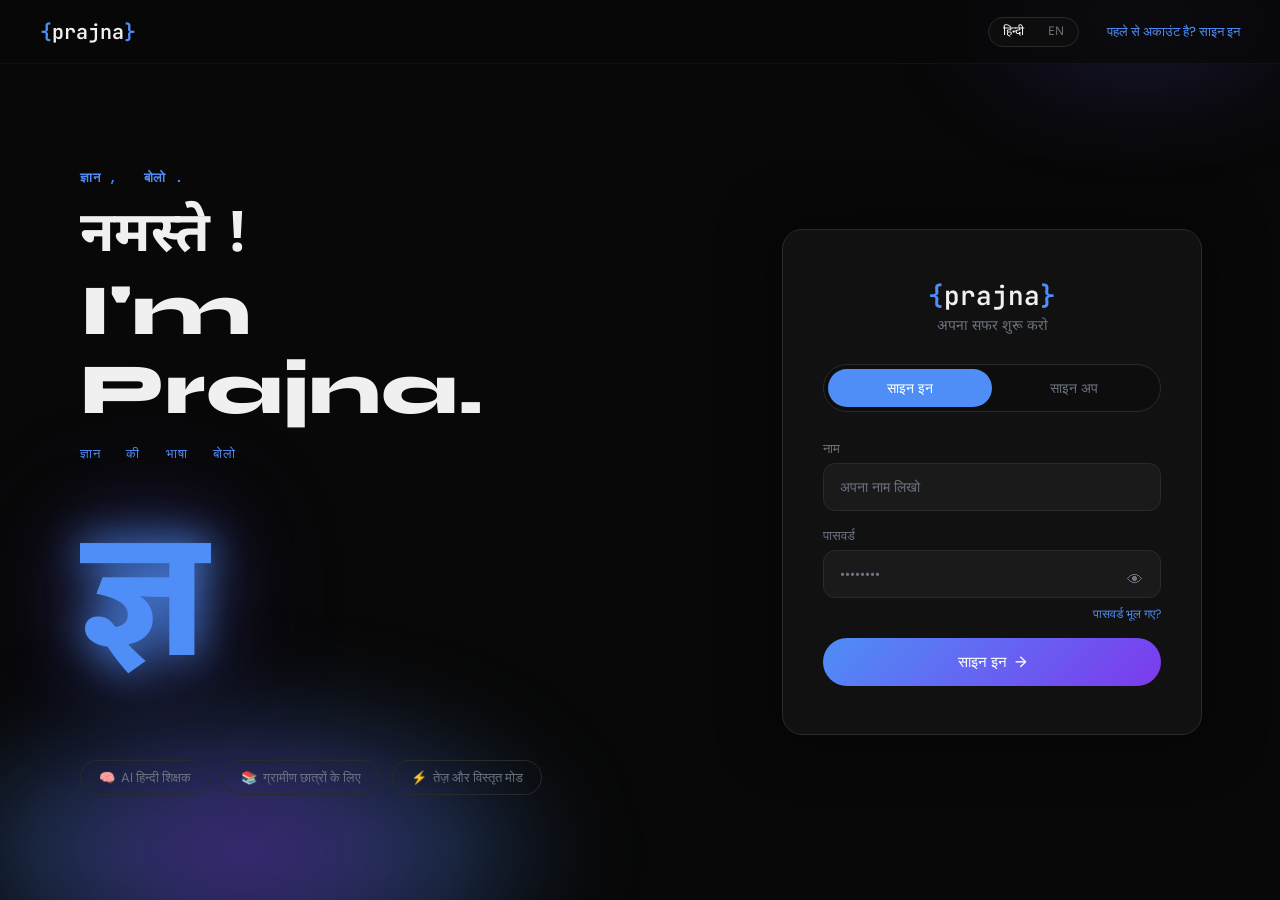
==== commit 381ea753: "feat: implement Gemini API backend and basic HTML/JS frontend scaffold for the AI tutoring interface" ====
--- a/frontend/index.html
+++ b/frontend/index.html
@@ -53,24 +53,7 @@
       <div class="badges-list" id="badgesList"></div>
     </div>
 
-    <!-- Progress -->
-    <div class="sidebar-section">
-      <div class="sidebar-label" data-en="📊 Progress" data-hi="📊 प्रगति">📊 Progress</div>
-      <div class="progress-stats" id="progressStats">
-        <div class="stat-item stat-mastered">
-          <span class="stat-num" id="statMastered">0</span>
-          <span class="stat-label" data-en="Mastered" data-hi="पारंगत">Mastered</span>
-        </div>
-        <div class="stat-item stat-learning">
-          <span class="stat-num" id="statLearning">0</span>
-          <span class="stat-label" data-en="Learning" data-hi="सीख रहे">Learning</span>
-        </div>
-        <div class="stat-item stat-struggling">
-          <span class="stat-num" id="statStruggling">0</span>
-          <span class="stat-label" data-en="Struggling" data-hi="कठिन">Struggling</span>
-        </div>
-      </div>
-    </div>
+
 
     <!-- Calendar -->
     <div class="sidebar-section">
@@ -133,14 +116,14 @@
     <!-- ZONE 1 — HERO -->
     <section class="hero-zone" id="heroZone">
       <div class="hero-zone-left">
-        <p class="hero-label fade-up" data-en="w i s d o m ,&nbsp;&nbsp; s p o k e n ." data-hi="ज्ञान ,&nbsp;&nbsp; बोलो .">w i s d o m ,&nbsp;&nbsp; s p o k e n .</p>
+        <p class="hero-label fade-up" data-en="your AI, your edge." data-hi="तुम्हारा AI, तुम्हारी ताकत।">your AI, your edge.</p>
 
         <div class="hero-heading fade-up">
           <div class="line-hindi">नमस्ते !</div>
           <div class="line-eng">I'm Prajna.</div>
         </div>
 
-        <p class="hero-tagline fade-up" data-en="s p e a k &nbsp;&nbsp; t h e &nbsp;&nbsp; l a n g u a g e &nbsp;&nbsp; o f &nbsp;&nbsp; k n o w l e d g e" data-hi="ज्ञान&nbsp;&nbsp; की&nbsp;&nbsp; भाषा&nbsp;&nbsp; बोलो">ज्ञान&nbsp;&nbsp; की&nbsp;&nbsp; भाषा&nbsp;&nbsp; बोलो</p>
+        <p class="hero-tagline fade-up" data-en="Ask anything. Learn everything." data-hi="कुछ भी पूछो, सब कुछ सीखो।">Ask anything. Learn everything.</p>
 
         <div class="cta-row fade-up">
           <a href="#chat-zone" class="cta-primary" data-en="Start Learning" data-hi="सीखना शुरू करो">Start Learning</a>
@@ -164,9 +147,9 @@
           <div class="msg-avatar">प्र</div>
           <div>
             <div class="msg-bubble"
-              data-en="Namaste! 🙏 I'm Prajna, your AI tutor. Ask me anything about Hindi — grammar, vocabulary, pronunciation, or just practise a conversation!"
-              data-hi="नमस्ते! 🙏 मैं प्रज्ञा हूँ, आपका AI हिन्दी शिक्षक। हिन्दी के बारे में कुछ भी पूछो — व्याकरण, शब्दावली, उच्चारण, या बस बातचीत का अभ्यास करो!"
-            >नमस्ते! 🙏 मैं प्रज्ञा हूँ, आपका AI हिन्दी शिक्षक। हिन्दी के बारे में कुछ भी पूछो — व्याकरण, शब्दावली, उच्चारण, या बस बातचीत का अभ्यास करो!</div>
+              data-en="Hey there! 🙏 I'm Prajna, your AI study buddy. Ask me anything — math, science, history, coding, Hindi, or any subject you're working on. Let's learn together!"
+              data-hi="नमस्ते! 🙏 मैं प्रज्ञा हूँ, तुम्हारा AI study partner। कुछ भी पूछो — गणित, विज्ञान, इतिहास, कोडिंग, हिन्दी, या कोई भी विषय। चलो साथ में सीखते हैं!"
+            >Hey there! 🙏 I'm Prajna, your AI study buddy. Ask me anything — math, science, history, coding, Hindi, or any subject you're working on. Let's learn together!</div>
             <button class="tts-btn" onclick="speak(this.closest('.msg').querySelector('.msg-bubble').textContent)" data-en="🔊 Listen" data-hi="🔊 सुनो">🔊 सुनो</button>
             <div class="msg-time" data-en="Just now" data-hi="अभी">Just now</div>
           </div>
--- a/frontend/css/style.css
+++ b/frontend/css/style.css
@@ -106,7 +106,7 @@
 /* ━━━ Hero / Left Column ━━━ */
 .hero-label {
   font-family: var(--font-mono); font-size: 13px; font-weight: 600;
-  color: var(--blue); letter-spacing: 0.35em; text-transform: lowercase;
+  color: var(--blue); letter-spacing: 0.05em;
   margin-bottom: 20px;
 }
 .hero-heading { margin-bottom: 16px; }
@@ -120,7 +120,7 @@
 }
 .hero-tagline {
   font-family: var(--font-mono); font-size: 13px; font-weight: 400;
-  color: var(--blue); letter-spacing: 0.3em; margin-bottom: 32px;
+  color: var(--blue); letter-spacing: 0.05em; margin-bottom: 32px;
 }
 .hero-glyph {
   font-family: var(--font-hindi); font-weight: 700;
@@ -412,7 +412,9 @@
 /* ━━━ Input Box (fixed bottom) ━━━ */
 .input-zone {
   position: sticky; bottom: 0; z-index: 10;
-  padding: 16px; background: linear-gradient(transparent, var(--bg) 30%);
+  padding: 16px; background: linear-gradient(transparent, rgba(8,8,8,0.6) 30%, rgba(8,8,8,0.85) 100%);
+  backdrop-filter: blur(12px);
+  -webkit-backdrop-filter: blur(12px);
 }
 .input-container {
   max-width: 860px; margin: 0 auto;
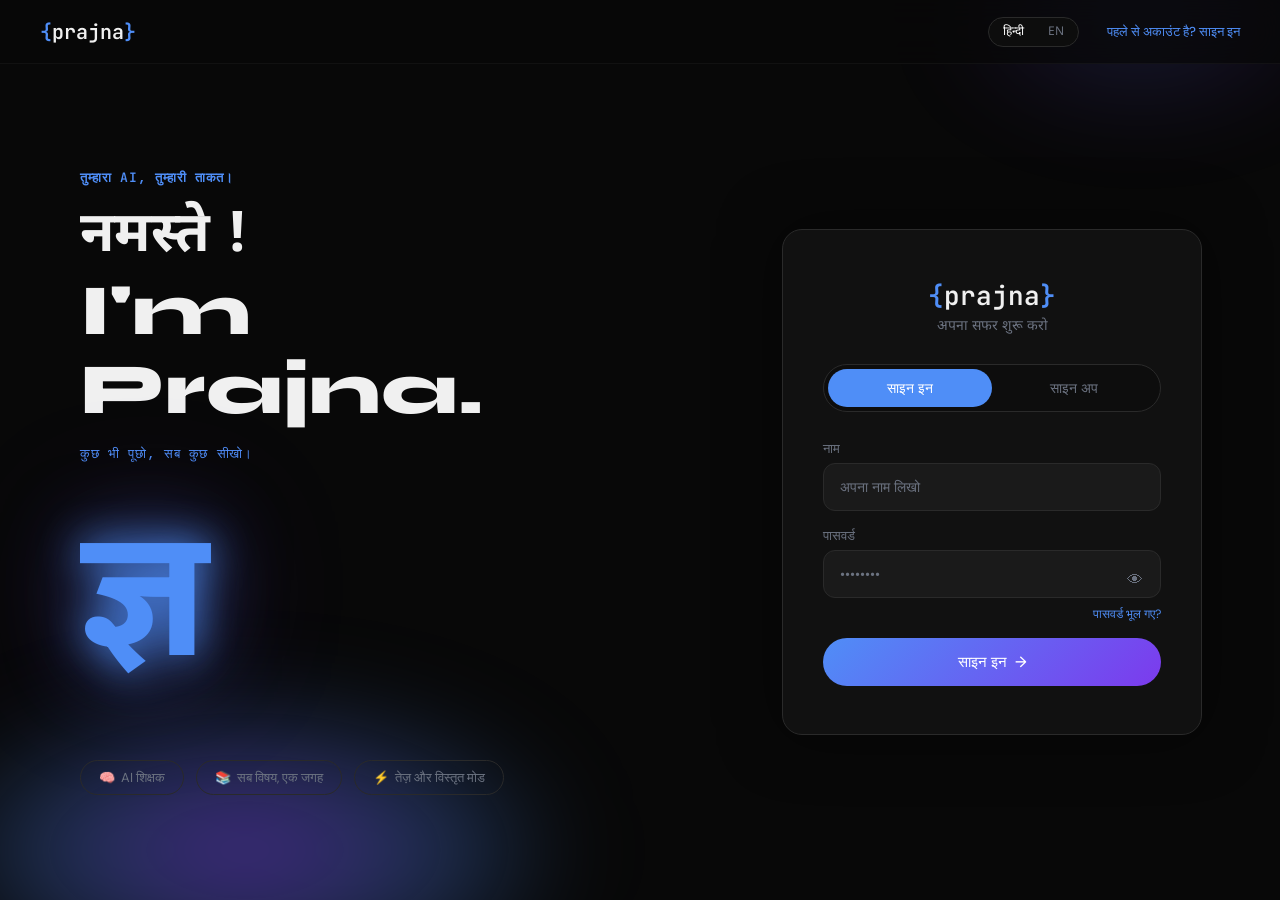
==== commit 82e426ad: "feat: initialize project structure with Gemini API integration and frontend UI/JS logic" ====
--- a/frontend/index.html
+++ b/frontend/index.html
@@ -22,7 +22,7 @@
       <button class="sidebar-close" id="sidebarClose" title="Close">✕</button>
     </div>
 
-    <!-- User Info -->
+    <!-- User Info + Streak -->
     <div class="sidebar-section">
       <div class="sidebar-user" id="sidebarUser">
         <div class="nav-avatar" id="sidebarAvatar">U</div>
@@ -33,47 +33,41 @@
       </div>
     </div>
 
-    <!-- Sidebar Tabs -->
-    <div class="sidebar-tabs">
-      <button class="stab stab--active" id="stabChats" onclick="switchSidebarTab('chats')" data-en="💬 Chats" data-hi="💬 चैट">💬 Chats</button>
-      <button class="stab" id="stabStats" onclick="switchSidebarTab('stats')" data-en="📊 Stats" data-hi="📊 आंकड़े">📊 Stats</button>
-    </div>
-
-    <!-- ── Chats Tab ── -->
-    <div id="tabChats">
+    <!-- New Chat + Chat History -->
+    <div class="sidebar-section" style="flex:1; overflow-y:auto;">
       <div class="new-chat-wrap">
         <button class="new-chat-btn" id="newChatBtn" onclick="createNewChat()" data-en="＋ New Chat" data-hi="＋ नई चैट">＋ New Chat</button>
       </div>
+      <div class="save-toggle-wrap">
+        <label class="save-toggle-label" data-en="💾 Save chat history" data-hi="💾 चैट सेव करो">💾 Save chat history</label>
+        <label class="toggle-switch">
+          <input type="checkbox" id="saveChatToggle" checked onchange="toggleSaveChats(this.checked)">
+          <span class="toggle-slider"></span>
+        </label>
+      </div>
       <div id="conversationList" class="convo-list"></div>
     </div>
 
-    <!-- ── Stats Tab ── -->
-    <div id="tabStats" style="display:none;">
-      <div class="sidebar-label" data-en="🏅 Badges" data-hi="🏅 बैज">🏅 Badges</div>
-      <div class="badges-list" id="badgesList"></div>
-    </div>
-
-
-
-    <!-- Calendar -->
-    <div class="sidebar-section">
-      <div class="sidebar-label" data-en="📅 Learning Calendar" data-hi="📅 कैलेंडर">📅 Learning Calendar</div>
-      <div class="mini-calendar" id="miniCalendar"></div>
-      <div class="cal-legend">
-        <span><span class="cal-dot cal-dot--active"></span> <span data-en="Active" data-hi="सक्रिय">Active</span></span>
-        <span><span class="cal-dot cal-dot--today"></span> <span data-en="Today" data-hi="आज">Today</span></span>
-        <span><span class="cal-dot cal-dot--none"></span> <span data-en="None" data-hi="कोई नहीं">None</span></span>
-      </div>
-    </div>
-    </div><!-- /tabStats -->
-
-    <!-- Language Toggle -->
-    <div class="sidebar-section">
-      <div class="sidebar-label" data-en="🌐 Language" data-hi="🌐 भाषा">🌐 Language / भाषा</div>
-      <div class="lang-toggle" id="langToggle">
-        <button class="lang-btn active" data-lang="Hindi" onclick="setLanguage('Hindi')">हिन्दी</button>
-        <button class="lang-btn" data-lang="English" onclick="setLanguage('English')">English</button>
-        <div class="lang-slider" id="langSlider"></div>
+    <!-- Calendar (collapsible) -->
+    <div class="sidebar-section sidebar-collapsible">
+      <button class="sidebar-collapse-btn open" onclick="toggleSection(this)" data-en="📅 Activity" data-hi="📅 गतिविधि">📅 Activity</button>
+      <div class="sidebar-collapse-body">
+        <div class="mini-calendar" id="miniCalendar"></div>
+        <div class="cal-legend">
+          <span><span class="cal-dot cal-dot--high"></span> <span data-en="High" data-hi="ज़्यादा">High</span></span>
+          <span><span class="cal-dot cal-dot--active"></span> <span data-en="Active" data-hi="सक्रिय">Active</span></span>
+          <span><span class="cal-dot cal-dot--low"></span> <span data-en="Low" data-hi="कम">Low</span></span>
+          <span><span class="cal-dot cal-dot--today"></span> <span data-en="Today" data-hi="आज">Today</span></span>
+          <span><span class="cal-dot cal-dot--none"></span> <span data-en="None" data-hi="कोई नहीं">None</span></span>
+        </div>
+      </div>
+    </div>
+
+    <!-- Badges (collapsible) -->
+    <div class="sidebar-section sidebar-collapsible" id="badgesSection">
+      <button class="sidebar-collapse-btn open" onclick="toggleSection(this)" data-en="🏅 Badges" data-hi="🏅 बैज">🏅 Badges</button>
+      <div class="sidebar-collapse-body">
+        <div class="badges-list" id="badgesList"></div>
       </div>
     </div>
 
--- a/frontend/css/style.css
+++ b/frontend/css/style.css
@@ -576,8 +576,34 @@
 
 /* Badges */
 .badges-list { display: flex; flex-direction: column; gap: 6px; }
-.badges-list span {
-  font-size: 13px; color: var(--text-body);
+.badge-card {
+  display: flex; align-items: center; gap: 10px;
+  padding: 8px 12px; border-radius: 12px;
+  background: var(--surface-2); border: 1px solid var(--border);
+  animation: badgeSlideIn 0.35s ease both;
+  transition: border-color 0.2s, transform 0.2s, box-shadow 0.2s;
+}
+.badge-card:hover {
+  border-color: var(--blue);
+  transform: translateX(3px);
+  box-shadow: 0 0 12px rgba(79,142,247,0.15);
+}
+@keyframes badgeSlideIn {
+  from { opacity: 0; transform: translateX(-12px); }
+  to   { opacity: 1; transform: translateX(0); }
+}
+.badge-icon {
+  font-size: 22px; flex-shrink: 0;
+  width: 32px; height: 32px; display: flex;
+  align-items: center; justify-content: center;
+  background: rgba(79,142,247,0.08); border-radius: 8px;
+}
+.badge-info { display: flex; flex-direction: column; gap: 1px; }
+.badge-label {
+  font-size: 13px; font-weight: 500; color: var(--text-head);
+}
+.badge-desc {
+  font-size: 11px; color: var(--text-muted);
 }
 
 /* Progress Stats */
@@ -600,8 +626,25 @@
   font-size: 11px; color: var(--text-muted);
 }
 
-/* ━━━ Mini Calendar ━━━ */
+/* ━━━ Heatmap Calendar ━━━ */
 .mini-calendar { margin-bottom: 8px; }
+.cal-header {
+  display: flex; align-items: center; justify-content: space-between;
+  margin-bottom: 10px; padding: 0 2px;
+}
+.cal-month {
+  font-size: 13px; font-weight: 600; color: var(--text-head);
+}
+.cal-streak-badge {
+  font-size: 11px; font-weight: 500; color: #f59e0b;
+  background: rgba(245,158,11,0.1); border: 1px solid rgba(245,158,11,0.2);
+  border-radius: var(--radius-pill); padding: 2px 10px;
+  animation: streakPulse 2s ease-in-out infinite;
+}
+@keyframes streakPulse {
+  0%,100% { box-shadow: none; }
+  50%     { box-shadow: 0 0 8px rgba(245,158,11,0.3); }
+}
 .mini-calendar table {
   border-collapse: collapse; width: 100%; table-layout: fixed;
 }
@@ -611,27 +654,46 @@
 }
 .mini-calendar td { text-align: center; padding: 2px; }
 .cal-day {
-  width: 28px; height: 28px; border-radius: 50%;
+  width: 28px; height: 28px; border-radius: 6px;
   display: inline-flex; align-items: center; justify-content: center;
-  font-size: 11px; transition: transform 0.15s;
-}
-.cal-day:hover { transform: scale(1.15); }
-.cal-day--active { background: #2ea043; color: #fff; }
-.cal-day--today  { background: #58a6ff; color: #fff; border: 2px solid #58a6ff; }
-.cal-day--none   { background: #3a3a3a; color: #aaa; }
+  font-size: 11px; transition: transform 0.15s, box-shadow 0.15s;
+  cursor: default; position: relative;
+}
+.cal-day:hover { transform: scale(1.2); z-index: 2; }
+.cal-day--high {
+  background: #39d353; color: #fff;
+  box-shadow: 0 0 6px rgba(57,211,83,0.3);
+}
+.cal-day--active { background: #26a641; color: #e6ffe6; }
+.cal-day--low    { background: #0e4429; color: #6fdd8b; }
+.cal-day--today  {
+  background: #58a6ff; color: #fff;
+  border: 2px solid #79c0ff;
+  box-shadow: 0 0 10px rgba(88,166,255,0.4);
+  animation: todayGlow 2s ease-in-out infinite;
+}
+@keyframes todayGlow {
+  0%,100% { box-shadow: 0 0 6px rgba(88,166,255,0.3); }
+  50%     { box-shadow: 0 0 14px rgba(88,166,255,0.6); }
+}
+.cal-day--none   { background: #1a1a1a; color: #555; }
+.cal-day--future { background: transparent; color: #333; }
 .cal-day--empty  { background: transparent; }
 
 .cal-legend {
-  display: flex; gap: 12px; justify-content: center;
-  font-size: 11px; color: var(--text-muted);
+  display: flex; gap: 10px; justify-content: center;
+  flex-wrap: wrap; font-size: 10px; color: var(--text-muted);
+  margin-top: 6px;
 }
 .cal-dot {
-  width: 8px; height: 8px; border-radius: 50%;
+  width: 8px; height: 8px; border-radius: 3px;
   display: inline-block; margin-right: 3px; vertical-align: middle;
 }
-.cal-dot--active { background: #2ea043; }
+.cal-dot--high   { background: #39d353; }
+.cal-dot--active { background: #26a641; }
+.cal-dot--low    { background: #0e4429; }
 .cal-dot--today  { background: #58a6ff; }
-.cal-dot--none   { background: #3a3a3a; }
+.cal-dot--none   { background: #1a1a1a; border: 1px solid #333; }
 
 /* ━━━ Language Toggle ━━━ */
 .nav-lang {
@@ -667,19 +729,22 @@
 }
 .lang-slider.right { transform: translateX(100%); }
 
-/* ━━━ Sidebar Tabs ━━━ */
-.sidebar-tabs {
-  display: flex; gap: 4px; margin: 8px 0 4px;
-  background: #0d0d0d; border: 1px solid var(--border);
-  border-radius: var(--radius-pill); padding: 3px;
-}
-.stab {
-  flex: 1; padding: 7px 0; text-align: center;
-  font-family: var(--font-body); font-size: 13px;
-  color: var(--text-muted); border-radius: var(--radius-pill);
-  transition: color 0.2s; position: relative; z-index: 1;
-}
-.stab--active { color: #fff; background: var(--blue); border-radius: var(--radius-pill); }
+/* ━━━ Sidebar Collapsible Sections ━━━ */
+.sidebar-collapsible { padding: 0; }
+.sidebar-collapse-btn {
+  width: 100%; padding: 12px 0; text-align: left;
+  font-family: var(--font-body); font-size: 13px; font-weight: 500;
+  color: var(--text-muted); cursor: pointer;
+  display: flex; align-items: center; justify-content: space-between;
+  transition: color 0.2s;
+}
+.sidebar-collapse-btn::after {
+  content: '▸'; font-size: 12px;
+  transition: transform 0.2s;
+}
+.sidebar-collapse-btn.open::after { transform: rotate(90deg); }
+.sidebar-collapse-btn:hover { color: var(--text-head); }
+.sidebar-collapse-body { padding-bottom: 8px; }
 
 /* New Chat Button */
 .new-chat-wrap { padding: 10px 0 6px; }
@@ -690,6 +755,37 @@
   text-align: left; transition: all 0.2s;
 }
 .new-chat-btn:hover { background: rgba(79,142,247,0.15); border-style: solid; }
+
+/* Save Toggle */
+.save-toggle-wrap {
+  display: flex; align-items: center; justify-content: space-between;
+  padding: 8px 4px; margin-bottom: 4px;
+}
+.save-toggle-label {
+  font-size: 12px; color: var(--text-muted);
+  font-family: var(--font-body);
+}
+.toggle-switch {
+  position: relative; display: inline-block;
+  width: 36px; height: 20px;
+}
+.toggle-switch input { opacity: 0; width: 0; height: 0; }
+.toggle-slider {
+  position: absolute; cursor: pointer;
+  top: 0; left: 0; right: 0; bottom: 0;
+  background: var(--border); border-radius: 20px;
+  transition: background 0.25s;
+}
+.toggle-slider::before {
+  content: ''; position: absolute;
+  width: 16px; height: 16px; left: 2px; bottom: 2px;
+  background: var(--text-muted); border-radius: 50%;
+  transition: transform 0.25s, background 0.25s;
+}
+.toggle-switch input:checked + .toggle-slider { background: var(--blue); }
+.toggle-switch input:checked + .toggle-slider::before {
+  transform: translateX(16px); background: #fff;
+}
 
 /* Conversation List */
 .convo-list { display: flex; flex-direction: column; gap: 2px; overflow-y: auto; max-height: 340px; }
